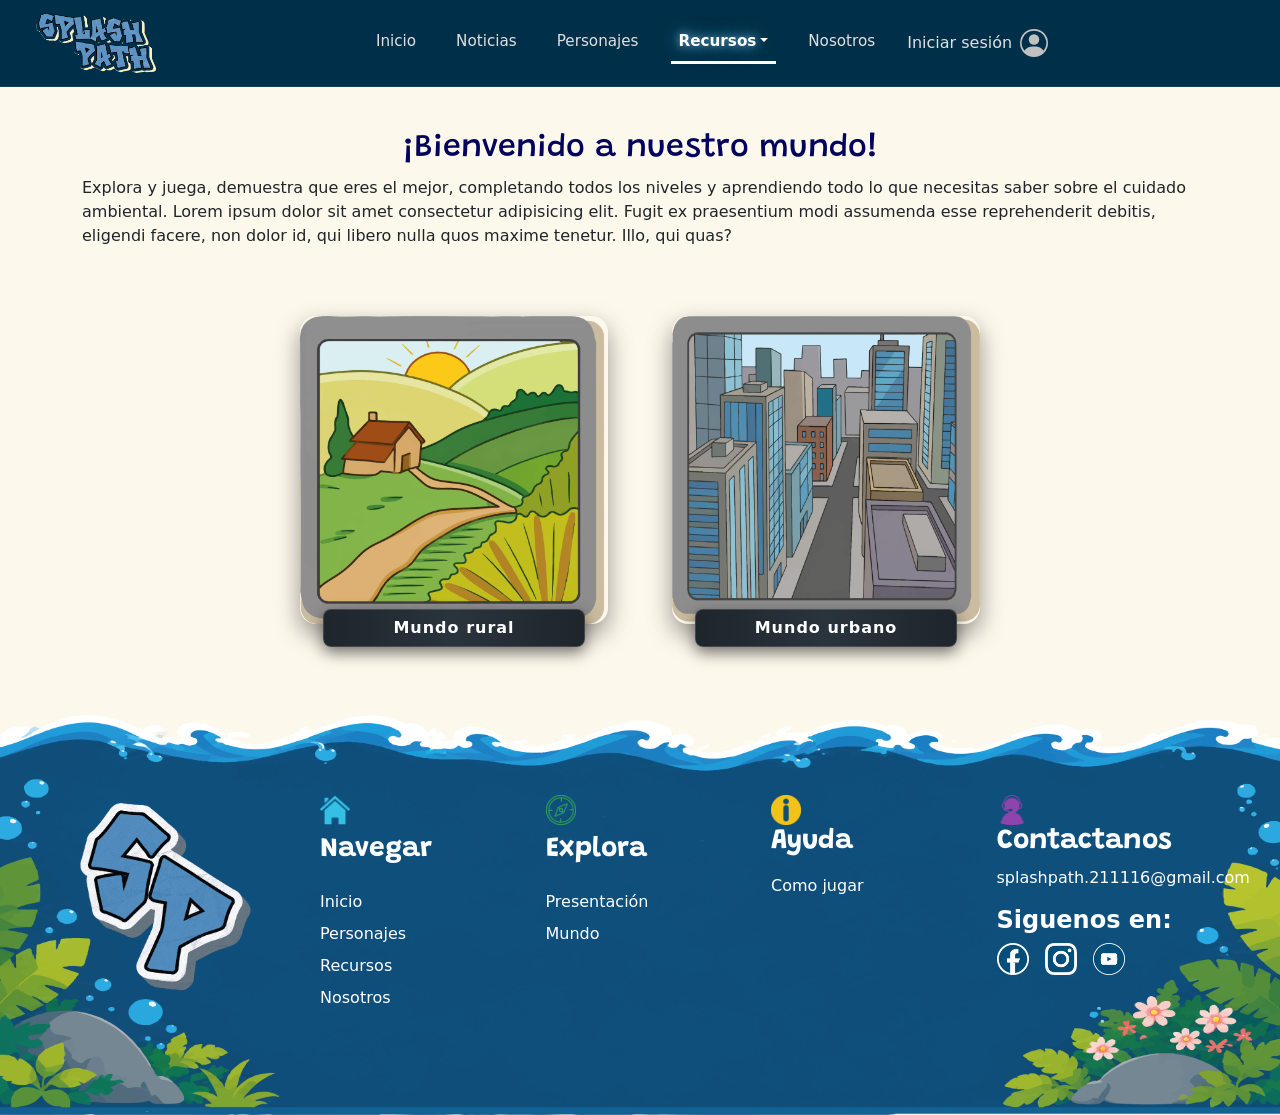
==== Mundo.html @ 8b40b054 "PrimerRepor" ====
<!DOCTYPE html>
<html lang="es">
<head>
    <meta charset="UTF-8">
    <meta name="viewport" content="width=device-width, initial-scale=1.0">
    <title>Splash path</title>

    <link rel="icon" href="Img/LogoNavegación.png">

    <link rel="stylesheet" href="StyleMundo.css">
    <link rel="stylesheet" href="bootstrap-5.3.8-dist/css/bootstrap.min.css">

    <link rel="preconnect" href="https://fonts.googleapis.com">
    <link rel="preconnect" href="https://fonts.gstatic.com" crossorigin>
    <link href="https://fonts.googleapis.com/css2?family=Grandstander:ital,wght@0,100..900;1,100..900&display=swap" rel="stylesheet">
    <link rel="preconnect" href="https://fonts.googleapis.com">
    <link rel="preconnect" href="https://fonts.gstatic.com" crossorigin>
    <link href="https://fonts.googleapis.com/css2?family=Nunito:ital@0;1&display=swap" rel="stylesheet">

</head>
<body style="background-color: #FDF8EC;">
    <header class="content">

        <nav class="navbar navbar-expand-lg navbar-dark Fondo fixed-top px-4">
            <div class="container-fluid">

            <a class="navbar-brand d-flex align-items-center" href="Index.html">
                <img src="Img/LogoBarraNavegación.png" alt="BarraNavegación" width="120px" height="60px" class="Logo">
            </a>

            <div class="collapse navbar-collapse">

                <ul class="navbar-nav mx-auto nav-underline gap-4">
                    
                    <li class="nav-item">
                        <a class="nav-link" href="Index.html">Inicio</a>
                    </li>

                    <li class="nav-item">
                        <a class="nav-link" href="Noticias.html">Noticias</a>
                    </li>

                    <li class="nav-item">
                        <a class="nav-link" href="Personajes.html">Personajes</a>
                    </li>

                    <li class="nav-item dropdown">
                        <a class="nav-link dropdown-toggle active" data-bs-toggle="dropdown" href="#" role="button">Recursos</a>
                        <ul class="dropdown-menu dropdown-menu-dark">
                            <li><a class="dropdown-item" href="Presentación.html">Presentación</a></li>
                            <li><a class="dropdown-item" href="Mundo.html">Mundo</a></li>
                        </ul>
                    </li>

                    <li class="nav-item">
                        <a class="nav-link" href="Nosotros.html">Nosotros</a>
                    </li>

                    <div class="d-flex align-items-center mt-3 mt-lg-0">
                        <a href="#" class="BotonSesion d-flex align-items-center gap-2 text-decoration-none" data-bs-toggle="modal" data-bs-target="#modalSesion">
                            <span>Iniciar sesión</span>
    
                            <svg xmlns="http://www.w3.org/2000/svg" width="28" height="28" fill="currentColor" class="bi bi-person-circle" viewBox="0 0 16 16">  
                                <path d="M11 6a3 3 0 1 1-6 0 3 3 0 0 1 6 0z"/>
                                <path fill-rule="evenodd" d="M0 8a8 8 0 1 1 16 0A8 8 0 0 1 0 8zm8-7a7 7 0 0 0-5.468 11.37C3.242 11.226 4.805 10 8 10s4.757 1.225 5.468 2.37A7 7 0 0 0 8 1z"/>
                            </svg>
                        </a>
                    </div>
            
                </div>
            </div>
        </nav>
    </header>

    <main class="container">
        <section style="margin-top: 130px;">
            <h2 class="text-center" style="color: #03045E;">¡Bienvenido a nuestro mundo!</h2>
            <p>Explora y juega, demuestra que eres el mejor, completando todos los niveles y aprendiendo todo lo que necesitas saber sobre el cuidado ambiental. Lorem ipsum dolor sit amet consectetur adipisicing elit. Fugit ex praesentium modi assumenda esse reprehenderit debitis, eligendi facere, non dolor id, qui libero nulla quos maxime tenetur. Illo, qui quas?</p>
        </section>
        <section class="container my-5">
  
            <div class="row g-4 justify-content-center">
   
                <div class="col-md-5 col-lg-4">
                    <a href="MundoRural.html" class="Tarjeta text-decoration-none d-block">
        
                        <div class="Contenedor">
                            <img src="Img/Mundo/MundoRural.png" class="Imagen" alt="Mundo Rural">
                        </div>
        
                        <div class="Titulo">
                            <h5>Mundo rural</h5>
                        </div>
      
                    </a>
                </div>
    
                <div class="col-md-5 col-lg-4">
                    <a href="MundoUrbano.html" class="Tarjeta text-decoration-none d-block">

                        <div class="Contenedor">
                            <img src="Img/Mundo/MundoUrbano.png" class="Imagen" alt="Mundo Urbano"> 
                        </div>
        
                        <div class="Titulo">
                            <h5>Mundo urbano</h5>
                        </div>
                    </a>
                </div>

  
            </div>

        </section>
    </main>

    <footer class="text-white FondoFooter">

            <div class="container">
                <div class="row g-4">

                    <div class="col-12 col-sm-6 col-md-3">
                        <div class="d-flex flex-column align-items-start gap-2 mb-3">
                            <img src="Img/Navegar.png" alt="Navegar" height="30px">
                            <h3 class="fw-bold">Navegar</h3>
                        </div>
                        <nav>
                            <ul class="list-unstyled d-flex flex-column gap-2">
                                <li><a href="Index.html">Inicio</a></li>
                                <li><a href="Personajes.html">Personajes</a></li>
                                <li><a href="Presentación.html">Recursos</a></li>
                                <li><a href="Nosotros.html">Nosotros</a></li>
                            </ul>
                        </nav>
                    </div>

                    <div class="col-12 col-sm-6 col-md-3">
                        <div class="d-flex flex-column align-items-start gap-2 mb-3">
                            <img src="Img/Explora.png" alt="Explora" height="30px">
                            <h3 class="fw-bold">Explora</h3>
                        </div>
                        <nav>
                            <ul class="list-unstyled d-flex flex-column gap-2">
                                <li><a href="Presentación.html">Presentación</a></li>
                                <li><a href="Mundo.html"></a>Mundo</li>
                            </ul>
                        </nav>
                    </div>

                    <div class="col-12 col-sm-6 col-md-3">
                        <div class="mb-3">
                            <img src="Img/Ayuda.png" alt="Ayuda" height="30px">
                            <h3 class="fw-bold">Ayuda</h3>
                        </div>
                        <nav>
                            <ul class="list-unstyled d-flex flex-column gap-2">
                                <li><a href="#">Como jugar</a></li>
                            </ul>
                        </nav>
                    </div>

                    <div class="col-12 col-sm-6 col-md-3">
                        <div class="mb-3">
                            <img src="Img/Contáctanos.png" alt="Contactanos" height="30px">
                            <h3 class="fw-bold">Contactanos</h3>
                            <p>splashpath.211116@gmail.com</p>
                        </div>
                        <div>
                            <h4 class="fw-bold">Siguenos en:</h4>
                            <nav class="d-flex gap-3">
                                <a href="https://www.facebook.com/profile.php?id=61593232408254" target="_blank" class="text-white">
                                    <img src="Img/Facebook.png" alt="Facebook" width="32px" height="32px">
                                </a>
                                <a href="https://www.instagram.com/splashpath.211116/" target="_blank" class="text-white">
                                    <img src="Img/Instagram.png" alt="Instagram" width="32px" height="32px">
                                </a>
                                <a href="https://www.youtube.com/@Splashpath-p7u" target="_blank" class="text-white">
                                    <img src="Img/Youtube.png" alt="Youtube" width="32px" height="32px">
                                </a>
                            </nav>
                        </div>
                    </div>
                
                </div>
            </div>
    </footer>

    <div class="modal fade" id="modalSesion" tabindex="-1">
  
        <div class="modal-dialog modal-dialog-centered">
    
            <div class="modal-content Inicio p-4">

                <button type="button" class="btn-close btn-close-white ms-auto" data-bs-dismiss="modal" aria-label="Close"></button>
      
                <div class="modal-body text-center pt-0">
                    <h3 class="fw-bold text-white mb-2">¡Bienvenido de nuevo!</h3>
                    <p class="text-muted small mb-4">Ingresa a tu cuenta para continuar en Splash Path</p>
        
       
                    <form>
          
                        <div class="mb-3 text-start">
                            <label for="email" class="form-label text-light small fw-bold">Correo electrónico</label>
                            <input type="email" class="form-control input-gaming" id="email" placeholder="nombre@ejemplo.com" required>
                        </div>
          
                        <div class="mb-3 text-start">
                            <label for="password" class="form-label text-light small fw-bold">Contraseña</label>
                            <input type="password" class="form-control input-gaming" id="password" placeholder="••••••••" required>
                        </div>
          
                       <div class="d-flex justify-content-between align-items-center mb-4 small">
                      
                        <div class="form-check">
                            <input class="form-check-input" type="checkbox" id="recordar">
                            <label class="form-check-label text-light" for="recordar">Recordarme</label>
                        </div>
            
                        <a href="#" class="text-success text-decoration-none">¿Olvidaste tu contraseña?</a>

                        </div>
                        
                        <button type="submit" class="btn InicioSesion w-100 py-2 fw-bold">INICIAR SESIÓN</button>
                    </form>
        
                    <div class="mt-4 pt-3 border-top border-secondary small text-light">
                        ¿No tienes una cuenta? <a href="#" class="text-success fw-bold text-decoration-none">Regístrate</a>
                    </div>
                </div>

            </div>
        </div>
    </div>

    <script src="bootstrap-5.3.8-dist/js/bootstrap.bundle.min.js"></script>
</body>
</html>
---- StyleMundo.css ----
:root {
    --azul-marino: #03045E;
    --azul-oceano: #0077B6;
    --azul-vibrante: #00B4D8;
    --azul-cielo: #90E0EF;
    --azul-fondo: #CAF0F8;
    --blanco: #FFFFFF;
}
:root {
  --bs-body-font-family: "Nunito", sans-serif;;
}
body{
    h1, h2, h3{
    font-family: "Grandstander", cursive;
    }
}
.Fondo{
    background-color: #003049 !important;
    backdrop-filter: blur(6px);
    border-bottom: 1px solid rgba(255, 255, 255, 0.08)
}
.navbar-dark .navbar-nav .nav-link {
    color: #e0e0e0;
    font-weight: 500;
    font-size: 0.95rem;
    transition: all 0.3s ease;
}
.navbar-dark .navbar-nav .nav-link:hover,
.navbar-dark .navbar-nav .nav-link.active {
    color: #ffffff;
    text-shadow: 0 0 10px rgba(137, 207, 240, 0.8), 0 0 20px rgba(137, 207, 240, 0.5);
}
.nav-underline .nav-link.active, 
.nav-underline .nav-link:hover {
    border-bottom-color: #38b6ff;
    border-bottom-width: 3px;
}
.nav-item:hover{
    color: #ffffff;
    text-shadow: 0 0 10px rgba(137, 207, 240, 0.8);
}
.BotonSesion{
    color: #e0e0e0;
    font-weight: 500;
    transition: color 0.2s ease;
}
.BotonSesion:hover {
    color: #ffffff;
    text-shadow: 0 0 10px rgba(137, 207, 240, 0.8);
}
.BotonSesion svg {
  color: #c0c0c0;
  transition: transform 0.2s ease, color 0.3s ease;
}
.BotonSesion:hover svg {
  color: #ffffff;
  transform: scale(1.1);
}


.Tarjeta {
  margin: 20px;
  position: relative;
  transition: transform 0.3s ease;
  cursor: pointer;
}
.Tarjeta:hover {
  transform: translateY(-8px);
}
.Contenedor {
  display: block;
  width: 100%;
  padding: 0;                   
  background-color: transparent;
  border-radius: 16px;
  overflow: hidden;
  position: relative;
  box-shadow: 0 10px 25px rgba(0, 0, 0, 0.4);
}

.Tarjeta:hover .Contenedor {
  box-shadow: 0 12px 30px #0077B6;
}
.Imagen {
  width: 100%;
  height: auto;                 
  object-fit: contain;  
  border-radius: 16px;
  display: block;
  transition: transform 0.4s ease;
}
.Tarjeta:hover .Imagen {
  transform: scale(1.04);
}
.Titulo {
  margin: -15px auto 0 auto;
  width: 85%;
  background: linear-gradient(90deg, #1e252b 0%, #2a343d 50%, #1e252b 100%);
  border: 1px solid rgba(255, 255, 255, 0.15);
  border-radius: 8px;
  padding: 8px 0;
  text-align: center;
  position: relative;
  z-index: 2;
  box-shadow: 0 6px 15px rgba(0, 0, 0, 0.5);
  transition: border-color 0.3s ease;
}

.Tarjeta:hover .Titulo {
  border-color: #0077B6;
}

.Titulo h5 {
  color: #ffffff;
  font-size: 1rem;
  font-weight: 600;
  letter-spacing: 1px;
  margin: 0;
}


.FondoFooter{
    background-image: url(Img/Footer.png);
    background-size: cover;
    background-position: center bottom;
    background-repeat: no-repeat;
    min-height: 400px;
    padding-top: 80px; 
    padding-bottom: 40px;
}
footer .container{
    padding-left: 250px
}
footer{
    color: #FFFFFF;
}
footer img{
    display: block;
    justify-content: center;
}
footer a{
    color: #FFFFFF;
    text-decoration: none;
}
footer a:hover{
    opacity: 0.8;
    color: #a5f3fc !important;
}

.Inicio {
  background-color: #1a2026 !important;
  border: 1px solid rgba(255, 255, 255, 0.1);
  border-radius: 20px !important;
  box-shadow: 0 15px 35px rgba(0, 0, 0, 0.6);
}

.InicioSesion {
  background-color: #00B4D8 !important;
  border: 1px solid #2d3748 !important;
  color: #ffffff !important;
  border-radius: 10px !important;
  padding: 12px;
}

.InicioSesion:focus {
  border-color: #00B4D8 !important;
  box-shadow: 0 0 10px #03045E !important;
}

.btn-gaming {
  background-color: #00B4D8;
  color: #0f1416;
  border-radius: 10px;
  border: none;
  transition: all 0.3s ease;
}

.btn-gaming:hover {
  background-color: #38b6ff;
  color: #ffffff;
  transform: translateY(-2px);
  box-shadow: 0 5px 15px #0077B6;
}
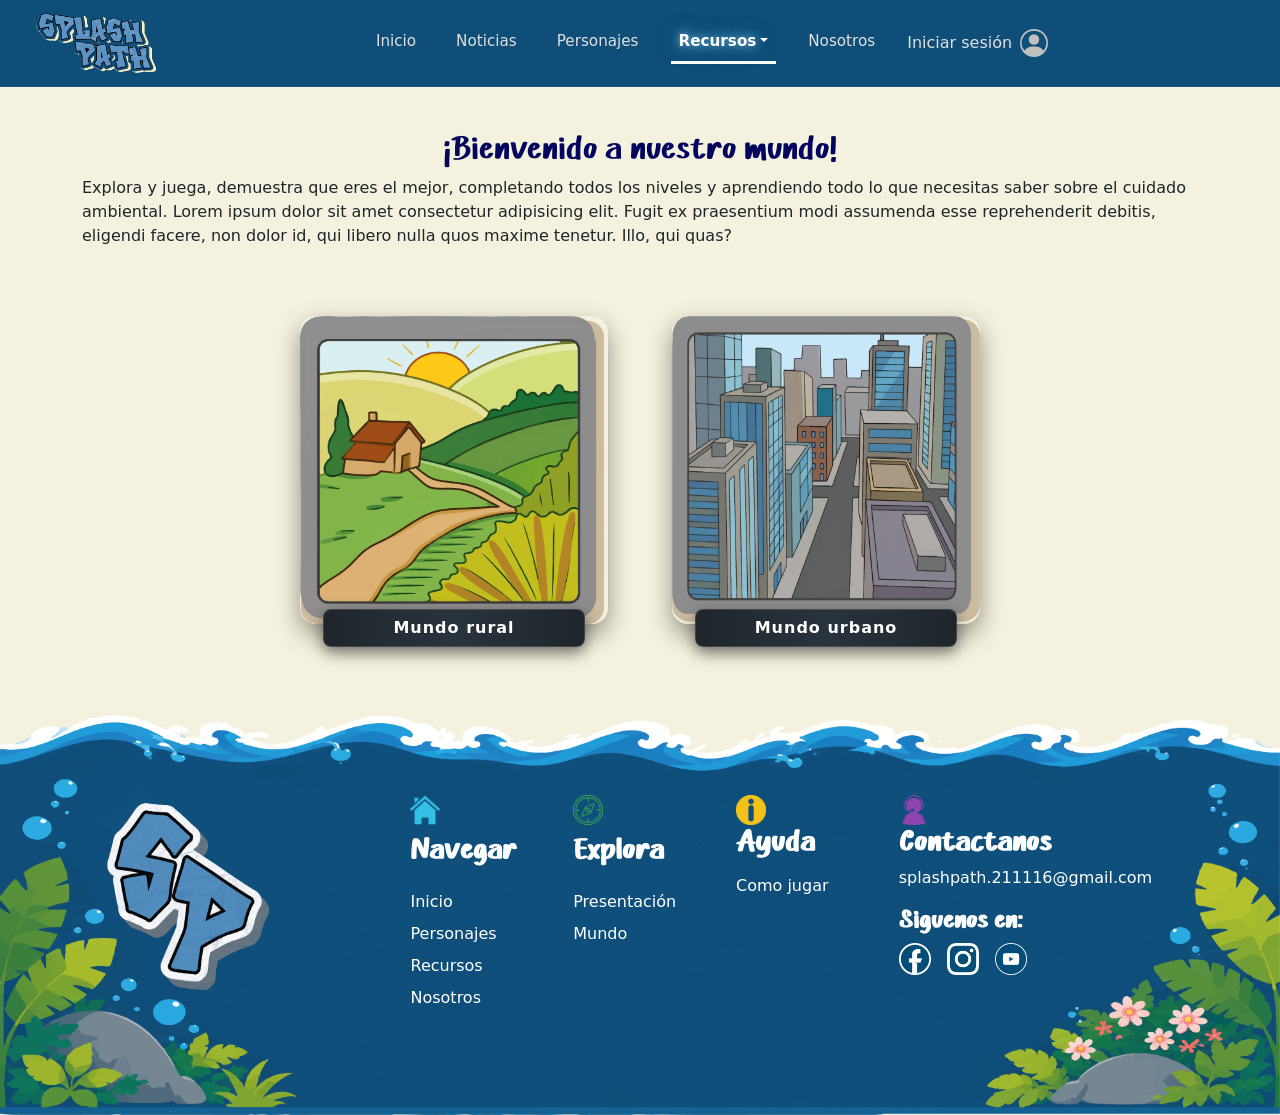
==== commit 853436df: "Actualización01" ====
--- a/Mundo.html
+++ b/Mundo.html
@@ -12,13 +12,10 @@
 
     <link rel="preconnect" href="https://fonts.googleapis.com">
     <link rel="preconnect" href="https://fonts.gstatic.com" crossorigin>
-    <link href="https://fonts.googleapis.com/css2?family=Grandstander:ital,wght@0,100..900;1,100..900&display=swap" rel="stylesheet">
-    <link rel="preconnect" href="https://fonts.googleapis.com">
-    <link rel="preconnect" href="https://fonts.gstatic.com" crossorigin>
     <link href="https://fonts.googleapis.com/css2?family=Nunito:ital@0;1&display=swap" rel="stylesheet">
 
 </head>
-<body style="background-color: #FDF8EC;">
+<body style="background-color: #F4F1DE;">
     <header class="content">
 
         <nav class="navbar navbar-expand-lg navbar-dark Fondo fixed-top px-4">
--- a/StyleMundo.css
+++ b/StyleMundo.css
@@ -9,13 +9,21 @@
 :root {
   --bs-body-font-family: "Nunito", sans-serif;;
 }
+@font-face {
+    font-family: 'Rain_Cartoon';
+    src: url('Fuentes/Rain\ Cartoon.otf') format('truetype');
+    font-weight: normal;
+    font-style: normal;
+}
 body{
-    h1, h2, h3{
-    font-family: "Grandstander", cursive;
+    h1, h2, h3, h4{
+    font-family: "Rain_Cartoon", cursive;
     }
 }
+
+
 .Fondo{
-    background-color: #003049 !important;
+    background-color: #0e4e78 !important;
     backdrop-filter: blur(6px);
     border-bottom: 1px solid rgba(255, 255, 255, 0.08)
 }
@@ -119,32 +127,37 @@
 }
 
 
-.FondoFooter{
-    background-image: url(Img/Footer.png);
-    background-size: cover;
-    background-position: center bottom;
+.FondoFooter {
+    background-image: url('Img/Footer.png');
+    background-size: 100% 100%;
+    background-position: center;
     background-repeat: no-repeat;
     min-height: 400px;
-    padding-top: 80px; 
-    padding-bottom: 40px;
+    padding: 80px 40px 40px 40px;
+    box-sizing: border-box;
 }
-footer .container{
-    padding-left: 250px
+footer .container {
+    max-width: 1200px;
+    margin: 0 auto;
+    padding-left: 180px; 
+    display: flex;
+    justify-content: space-around;
+    align-items: flex-start;
+    flex-wrap: wrap;
 }
-footer{
-    color: #FFFFFF;
+
+footer {
+  color: #FFFFFF;
 }
-footer img{
-    display: block;
-    justify-content: center;
+
+footer a {
+  color: #FFFFFF;
+  text-decoration: none;
 }
-footer a{
-    color: #FFFFFF;
-    text-decoration: none;
-}
-footer a:hover{
-    opacity: 0.8;
-    color: #a5f3fc !important;
+
+footer a:hover {
+  opacity: 0.8;
+  color: #a5f3fc !important;
 }
 
 .Inicio {
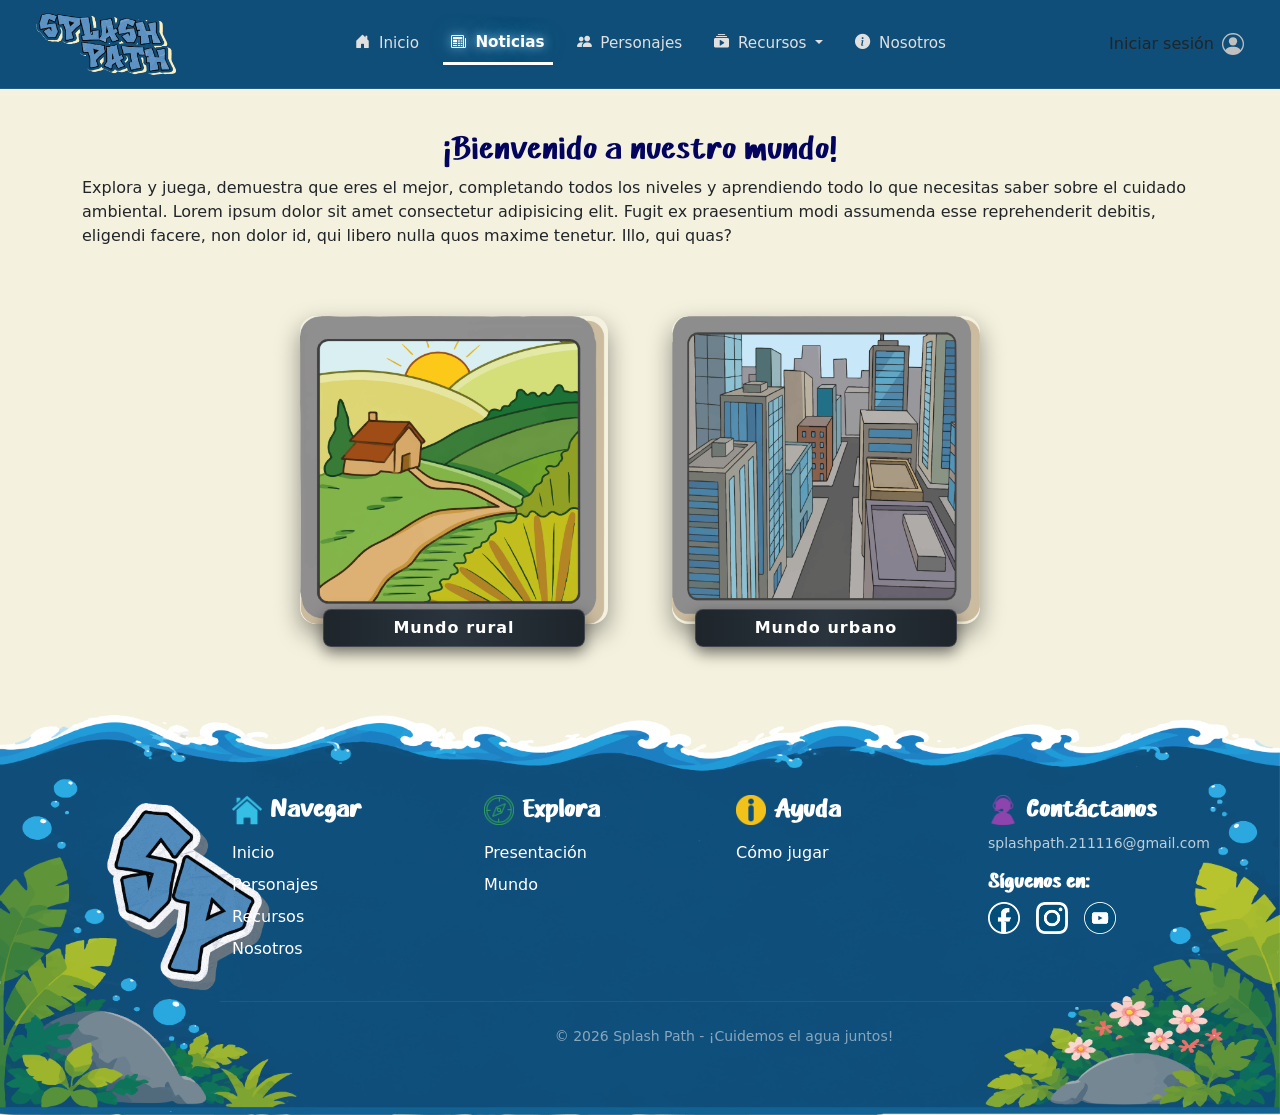
==== commit 7ae4f594: "first commit" ====
--- a/Mundo.html
+++ b/Mundo.html
@@ -14,57 +14,93 @@
     <link rel="preconnect" href="https://fonts.gstatic.com" crossorigin>
     <link href="https://fonts.googleapis.com/css2?family=Nunito:ital@0;1&display=swap" rel="stylesheet">
 
+    <link rel="stylesheet" href="https://cdn.jsdelivr.net/npm/bootstrap-icons@1.11.3/font/bootstrap-icons.min.css">
+
 </head>
 <body style="background-color: #F4F1DE;">
+    
+    <!-- Barra de navegación -->
+
     <header class="content">
-
-        <nav class="navbar navbar-expand-lg navbar-dark Fondo fixed-top px-4">
+  
+        <nav class="navbar navbar-expand-lg navbar-dark Fondo fixed-top px-3 px-md-4">
+    
             <div class="container-fluid">
 
-            <a class="navbar-brand d-flex align-items-center" href="Index.html">
-                <img src="Img/LogoBarraNavegación.png" alt="BarraNavegación" width="120px" height="60px" class="Logo">
-            </a>
-
-            <div class="collapse navbar-collapse">
-
-                <ul class="navbar-nav mx-auto nav-underline gap-4">
-                    
-                    <li class="nav-item">
-                        <a class="nav-link" href="Index.html">Inicio</a>
-                    </li>
-
-                    <li class="nav-item">
-                        <a class="nav-link" href="Noticias.html">Noticias</a>
-                    </li>
-
-                    <li class="nav-item">
-                        <a class="nav-link" href="Personajes.html">Personajes</a>
-                    </li>
-
-                    <li class="nav-item dropdown">
-                        <a class="nav-link dropdown-toggle active" data-bs-toggle="dropdown" href="#" role="button">Recursos</a>
-                        <ul class="dropdown-menu dropdown-menu-dark">
-                            <li><a class="dropdown-item" href="Presentación.html">Presentación</a></li>
-                            <li><a class="dropdown-item" href="Mundo.html">Mundo</a></li>
-                        </ul>
-                    </li>
-
-                    <li class="nav-item">
-                        <a class="nav-link" href="Nosotros.html">Nosotros</a>
-                    </li>
-
-                    <div class="d-flex align-items-center mt-3 mt-lg-0">
-                        <a href="#" class="BotonSesion d-flex align-items-center gap-2 text-decoration-none" data-bs-toggle="modal" data-bs-target="#modalSesion">
+                <a class="navbar-brand d-flex align-items-center" href="Index.html">
+                    <img src="Img/LogoBarraNavegación.png" alt="Splash Path" width="140" class="Logo">
+                </a>
+
+                <!-- Para celulares -->
+
+                <button class="navbar-toggler border-0" type="button" data-bs-toggle="collapse" data-bs-target="#menuNavegacion" aria-controls="menuNavegacion" aria-expanded="false" aria-label="Toggle navigation">
+                    <span class="navbar-toggler-icon"></span>
+                </button>
+
+                <div class="collapse navbar-collapse" id="menuNavegacion">
+
+                    <ul class="navbar-nav mx-auto nav-underline gap-2 gap-lg-3 py-3 py-lg-0 text-center text-lg-start align-items-center">
+                       
+                        <li class="nav-item">
+                            <a class="nav-link " href="Index.html">
+                                <i class="bi bi-house-door-fill me-1"></i> Inicio
+                            </a>
+                        </li>
+
+          
+                        <li class="nav-item">
+                            <a class="nav-link active " href="Noticias.html">
+                                <i class="bi bi-newspaper me-1"></i> Noticias
+                            </a>
+                        </li>
+
+          
+                        <li class="nav-item">
+                            <a class="nav-link" href="Personajes.html">
+                                <i class="bi bi-people-fill me-1"></i> Personajes
+                            </a>
+                        </li>
+
+          
+                        <li class="nav-item dropdown">
+
+                            <a class="nav-link dropdown-toggle" data-bs-toggle="dropdown" href="#" role="button" aria-expanded="false">
+                                <i class="bi bi-collection-play-fill me-1"></i> Recursos
+                            </a>
+          
+                            <ul class="dropdown-menu dropdown-menu-dark border-0 shadow-lg rounded-4">
+                                <li><a class="dropdown-item py-2" href="Presentación.html">Presentación</a></li>
+                                <li><a class="dropdown-item py-2" href="Mundo.html">Mundo</a></li>
+                            </ul>
+          
+                        </li>
+          
+                        <li class="nav-item">
+                            <a class="nav-link" href="Nosotros.html">
+                                <i class="bi bi-info-circle-fill me-1"></i> Nosotros
+                            </a>
+                        </li>
+                    </ul>
+
+                    <!-- Iniciar sesión -->
+
+                    <div class="d-flex justify-content-center mt-3 mt-lg-0">
+              
+                        <a href="#" class="nav-link BotonSesion d-flex align-items-center gap-2" data-bs-toggle="modal" data-bs-target="#modalSesion">
+                            
                             <span>Iniciar sesión</span>
-    
-                            <svg xmlns="http://www.w3.org/2000/svg" width="28" height="28" fill="currentColor" class="bi bi-person-circle" viewBox="0 0 16 16">  
+            
+                            <svg xmlns="http://www.w3.org/2000/svg" width="22" height="22" fill="currentColor" class="bi bi-person-circle" viewBox="0 0 16 16">
                                 <path d="M11 6a3 3 0 1 1-6 0 3 3 0 0 1 6 0z"/>
                                 <path fill-rule="evenodd" d="M0 8a8 8 0 1 1 16 0A8 8 0 0 1 0 8zm8-7a7 7 0 0 0-5.468 11.37C3.242 11.226 4.805 10 8 10s4.757 1.225 5.468 2.37A7 7 0 0 0 8 1z"/>
                             </svg>
+          
                         </a>
-                    </div>
-            
-                </div>
+
+                    </div>
+
+                </div>
+            
             </div>
         </nav>
     </header>
@@ -112,118 +148,243 @@
     </main>
 
     <footer class="text-white FondoFooter">
-
-            <div class="container">
-                <div class="row g-4">
-
-                    <div class="col-12 col-sm-6 col-md-3">
-                        <div class="d-flex flex-column align-items-start gap-2 mb-3">
-                            <img src="Img/Navegar.png" alt="Navegar" height="30px">
-                            <h3 class="fw-bold">Navegar</h3>
-                        </div>
-                        <nav>
-                            <ul class="list-unstyled d-flex flex-column gap-2">
-                                <li><a href="Index.html">Inicio</a></li>
-                                <li><a href="Personajes.html">Personajes</a></li>
-                                <li><a href="Presentación.html">Recursos</a></li>
-                                <li><a href="Nosotros.html">Nosotros</a></li>
-                            </ul>
-                        </nav>
-                    </div>
-
-                    <div class="col-12 col-sm-6 col-md-3">
-                        <div class="d-flex flex-column align-items-start gap-2 mb-3">
-                            <img src="Img/Explora.png" alt="Explora" height="30px">
-                            <h3 class="fw-bold">Explora</h3>
-                        </div>
-                        <nav>
-                            <ul class="list-unstyled d-flex flex-column gap-2">
-                                <li><a href="Presentación.html">Presentación</a></li>
-                                <li><a href="Mundo.html"></a>Mundo</li>
-                            </ul>
-                        </nav>
-                    </div>
-
-                    <div class="col-12 col-sm-6 col-md-3">
-                        <div class="mb-3">
-                            <img src="Img/Ayuda.png" alt="Ayuda" height="30px">
-                            <h3 class="fw-bold">Ayuda</h3>
-                        </div>
-                        <nav>
-                            <ul class="list-unstyled d-flex flex-column gap-2">
-                                <li><a href="#">Como jugar</a></li>
-                            </ul>
-                        </nav>
-                    </div>
-
-                    <div class="col-12 col-sm-6 col-md-3">
-                        <div class="mb-3">
-                            <img src="Img/Contáctanos.png" alt="Contactanos" height="30px">
-                            <h3 class="fw-bold">Contactanos</h3>
-                            <p>splashpath.211116@gmail.com</p>
-                        </div>
-                        <div>
-                            <h4 class="fw-bold">Siguenos en:</h4>
-                            <nav class="d-flex gap-3">
-                                <a href="https://www.facebook.com/profile.php?id=61593232408254" target="_blank" class="text-white">
-                                    <img src="Img/Facebook.png" alt="Facebook" width="32px" height="32px">
-                                </a>
-                                <a href="https://www.instagram.com/splashpath.211116/" target="_blank" class="text-white">
-                                    <img src="Img/Instagram.png" alt="Instagram" width="32px" height="32px">
-                                </a>
-                                <a href="https://www.youtube.com/@Splashpath-p7u" target="_blank" class="text-white">
-                                    <img src="Img/Youtube.png" alt="Youtube" width="32px" height="32px">
-                                </a>
-                            </nav>
-                        </div>
-                    </div>
-                
-                </div>
-            </div>
+  
+        <div class="container">
+  
+            <div class="row g-4 w-100">
+      
+                <div class="col-12 col-sm-6 col-md-3">
+      
+                    <div class="d-flex align-items-center gap-2 mb-3">
+                        <img src="Img/Navegar.png" alt="Navegar" height="30px">
+                        <h3 class="fw-bold fs-4 m-0">Navegar</h3>
+                    </div>
+      
+                    <nav>
+      
+                        <ul class="list-unstyled d-flex flex-column gap-2">
+                            <li><a href="Index.html">Inicio</a></li>
+                            <li><a href="Personajes.html">Personajes</a></li>
+                            <li><a href="Presentacion.html">Recursos</a></li>
+                            <li><a href="Nosotros.html">Nosotros</a></li>
+                        </ul>
+        
+                    </nav>
+      
+                </div>
+
+
+                <div class="col-12 col-sm-6 col-md-3">
+
+                    <div class="d-flex align-items-center gap-2 mb-3">
+                        <img src="Img/Explora.png" alt="Explora" height="30px">
+                        <h3 class="fw-bold fs-4 m-0">Explora</h3>
+                    </div>
+
+                    <nav>
+
+                        <ul class="list-unstyled d-flex flex-column gap-2">
+                            <li><a href="Presentacion.html">Presentación</a></li>
+                            <li><a href="Mundo.html">Mundo</a></li>
+                        </ul>
+
+                    </nav>
+
+                </div>
+
+      
+                <div class="col-12 col-sm-6 col-md-3">
+       
+                    <div class="d-flex align-items-center gap-2 mb-3">
+                        <img src="Img/Ayuda.png" alt="Ayuda" height="30px">
+                        <h3 class="fw-bold fs-4 m-0">Ayuda</h3>
+                    </div>
+       
+                    <nav>
+       
+                        <ul class="list-unstyled d-flex flex-column gap-2">
+                            <li><a href="Mundo.html">Cómo jugar</a></li>
+                        </ul>
+       
+                    </nav>
+      
+                </div>
+
+      
+                <div class="col-12 col-sm-6 col-md-3">
+      
+                    <div class="d-flex align-items-center gap-2 mb-2">
+                        <img src="Img/Contáctanos.png" alt="Contactanos" height="30px">
+                        <h3 class="fw-bold fs-4 m-0">Contáctanos</h3>
+                    </div>
+      
+                    <p class="small text-light opacity-75 mb-3">splashpath.211116@gmail.com</p>
+
+                    <h4 class="fw-bold fs-5 mb-2">Síguenos en:</h4>
+        
+                    <nav class="d-flex gap-3 align-items-center">
+        
+                        <a href="https://www.facebook.com/profile.php?id=61593232408254" target="_blank" class="RedSocialIcono">
+                            <img src="Img/Facebook.png" alt="Facebook" width="32" height="32">
+                        </a>
+        
+                        <a href="https://www.instagram.com/splashpath.211116/" target="_blank" class="RedSocialIcono">
+                            <img src="Img/Instagram.png" alt="Instagram" width="32" height="32">
+                        </a>
+        
+                        <a href="https://www.youtube.com/@Splashpath-p7u" target="_blank" class="RedSocialIcono">
+                            <img src="Img/Youtube.png" alt="Youtube" width="32" height="32">
+                        </a>
+        
+                    </nav>
+     
+                </div>
+            </div>
+
+            <div class="text-center pt-4 mt-4 border-top border-secondary border-opacity-25 w-100">
+                <p class="small m-0 text-white-50"> © 2026 Splash Path - ¡Cuidemos el agua juntos! </p>
+            </div>
+
+        </div>
+
     </footer>
 
+    <!-- Inicio de sesión -->
+
     <div class="modal fade" id="modalSesion" tabindex="-1">
-  
+
         <div class="modal-dialog modal-dialog-centered">
+
+            <div class="modal-content Inicio p-4">
+
+                <button type="button" class="btn-close btn-close-white ms-auto" data-bs-dismiss="modal" aria-label="Close"></button>
+
+                <div class="modal-body text-center pt-0">
+
+                    <!-- IniciarSesión -->
+     
+                    <div id="vistaLogin">
+     
+                        <h3 class="fw-bold text-white mb-2">¡Bienvenido de nuevo!</h3>
+                        <p class="text-white-50 small mb-4">Ingresa a tu cuenta para continuar en Splash Path</p>
+
+                        <form>
+     
+                            <div class="mb-3 text-start">
+                                <label for="email" class="form-label text-light small fw-bold">Correo electrónico</label>
+                                <input type="email" class="form-control input-gaming" id="email" placeholder="nombre@ejemplo.com" required>
+                            </div>
+
+            
+                            <div class="mb-3 text-start">
+                                <label for="password" class="form-label text-light small fw-bold">Contraseña</label>
+                                <input type="password" class="form-control input-gaming" id="password" placeholder="••••••••" required>
+                            </div>
+
+            
+                            <div class="d-flex justify-content-between align-items-center mb-4 small">
+            
+                                <div class="form-check">
+                                    <input class="form-check-input" type="checkbox" id="recordar">
+                                    <label class="form-check-label text-light" for="recordar">Recordarme</label>
+                                </div>
+            
+                                <a href="#" class="enlace-gaming text-decoration-none" onclick="mostrarRecuperar(event)">¿Olvidaste tu contraseña?</a>
+            
+                            </div>
+
+                            <button type="submit" class="btn InicioSesion w-100 py-2 fw-bold">INICIAR SESIÓN</button>
+          
+                        </form>
+
+          
+                        <div class="mt-4 pt-3 border-top border-secondary small text-light">
+                            ¿No tienes una cuenta? <a href="#" class="enlace-gaming fw-bold text-decoration-none" onclick="mostrarRegistro(event)">Regístrate</a>
+                        </div>
+        
+                    </div>
+
+                    <!-- ContraseñaRecuperar -->
+        
+                    <div id="vistaRecuperar" class="d-none">
+        
+                        <h3 class="fw-bold text-white mb-2">¿Olvidaste tu contraseña?</h3>
+                        <p class="text-white-50 small mb-4">Ingresa tu nombre de usuario para continuar</p>
+
+                        <form onsubmit="procesarRecuperacion(event)">
+        
+                            <div class="mb-3 text-start">
+                                <label for="usuarioRecuperar" class="form-label text-light small fw-bold">Nombre de usuario</label>
+                                <input type="text" class="form-control input-gaming" id="usuarioRecuperar" placeholder="Ej. SuperSplash" required>
+                            </div>
+
+                            <button type="submit" class="btn InicioSesion w-100 py-2 fw-bold mt-2">VERIFICAR USUARIO</button>
+        
+                        </form>
+
+          
+                        <div class="mt-4 pt-3 border-top border-secondary small text-light">
+                            ¿Ya la recordaste? <a href="#" class="enlace-gaming fw-bold text-decoration-none" onclick="mostrarLogin(event)">Inicia sesión</a>
+                        </div>
+        
+                    </div>
+
+                    <!-- Registrarse -->
+        
+                    <div id="vistaExitoRecuperar" class="d-none">
     
-            <div class="modal-content Inicio p-4">
-
-                <button type="button" class="btn-close btn-close-white ms-auto" data-bs-dismiss="modal" aria-label="Close"></button>
-      
-                <div class="modal-body text-center pt-0">
-                    <h3 class="fw-bold text-white mb-2">¡Bienvenido de nuevo!</h3>
-                    <p class="text-muted small mb-4">Ingresa a tu cuenta para continuar en Splash Path</p>
-        
-       
-                    <form>
-          
-                        <div class="mb-3 text-start">
-                            <label for="email" class="form-label text-light small fw-bold">Correo electrónico</label>
-                            <input type="email" class="form-control input-gaming" id="email" placeholder="nombre@ejemplo.com" required>
-                        </div>
-          
-                        <div class="mb-3 text-start">
-                            <label for="password" class="form-label text-light small fw-bold">Contraseña</label>
-                            <input type="password" class="form-control input-gaming" id="password" placeholder="••••••••" required>
-                        </div>
-          
-                       <div class="d-flex justify-content-between align-items-center mb-4 small">
-                      
-                        <div class="form-check">
-                            <input class="form-check-input" type="checkbox" id="recordar">
-                            <label class="form-check-label text-light" for="recordar">Recordarme</label>
-                        </div>
-            
-                        <a href="#" class="text-success text-decoration-none">¿Olvidaste tu contraseña?</a>
-
-                        </div>
-                        
-                        <button type="submit" class="btn InicioSesion w-100 py-2 fw-bold">INICIAR SESIÓN</button>
-                    </form>
-        
-                    <div class="mt-4 pt-3 border-top border-secondary small text-light">
-                        ¿No tienes una cuenta? <a href="#" class="text-success fw-bold text-decoration-none">Regístrate</a>
-                    </div>
+                        <h3 class="fw-bold text-white mb-2">¡Usuario encontrado!</h3>
+                        <p class="text-white-50 small mb-4">Escribe tu nueva contraseña para ingresar</p>
+
+          
+                        <form onsubmit="finalizarRestablecimiento(event)">
+          
+                            <div class="mb-3 text-start">
+                                <label for="nuevaPassword" class="form-label text-light small fw-bold">Nueva Contraseña</label>
+                                <input type="password" class="form-control input-gaming" id="nuevaPassword" placeholder="••••••••" required>
+                            </div>
+
+                            <button type="submit" class="btn InicioSesion w-100 py-2 fw-bold mt-2">GUARDAR Y ENTRAR</button>
+          
+                        </form>
+        
+                    </div>
+
+                    <!-- Registro -->
+        
+                    <div id="vistaRegistro" class="d-none">
+        
+                        <h3 class="fw-bold text-white mb-2">Crea tu cuenta</h3>
+                        <p class="text-white-50 small mb-4">Únete a la aventura en Splash Path</p>
+
+                        <form onsubmit="procesarRegistro(event)">
+        
+                            <div class="mb-3 text-start">
+                                <label for="regUsuario" class="form-label text-light small fw-bold">Nombre de usuario</label>
+                                <input type="text" class="form-control input-gaming" id="regUsuario" placeholder="Ej. SuperSplash" required>
+                            </div>
+
+                            <div class="mb-3 text-start">
+                                <label for="regEmail" class="form-label text-light small fw-bold">Correo electrónico</label>
+                                <input type="email" class="form-control input-gaming" id="regEmail" placeholder="nombre@ejemplo.com" required>
+                            </div>
+
+        
+                            <div class="mb-3 text-start">
+                                <label for="regPassword" class="form-label text-light small fw-bold">Contraseña</label>
+                                <input type="password" class="form-control input-gaming" id="regPassword" placeholder="••••••••" required>
+                            </div>
+
+                            <button type="submit" class="btn InicioSesion w-100 py-2 fw-bold mt-2">CREAR CUENTA</button>
+        
+                        </form>
+
+                        <div class="mt-4 pt-3 border-top border-secondary small text-light">
+                            ¿Ya tienes una cuenta? <a href="#" class="enlace-gaming fw-bold text-decoration-none" onclick="mostrarLogin(event)">Inicia sesión</a>
+                        </div>
+        
+                    </div>
+
                 </div>
 
             </div>
@@ -231,5 +392,7 @@
     </div>
 
     <script src="bootstrap-5.3.8-dist/js/bootstrap.bundle.min.js"></script>
+    <script src="IniciarSesion.js"></script>
+
 </body>
 </html>
